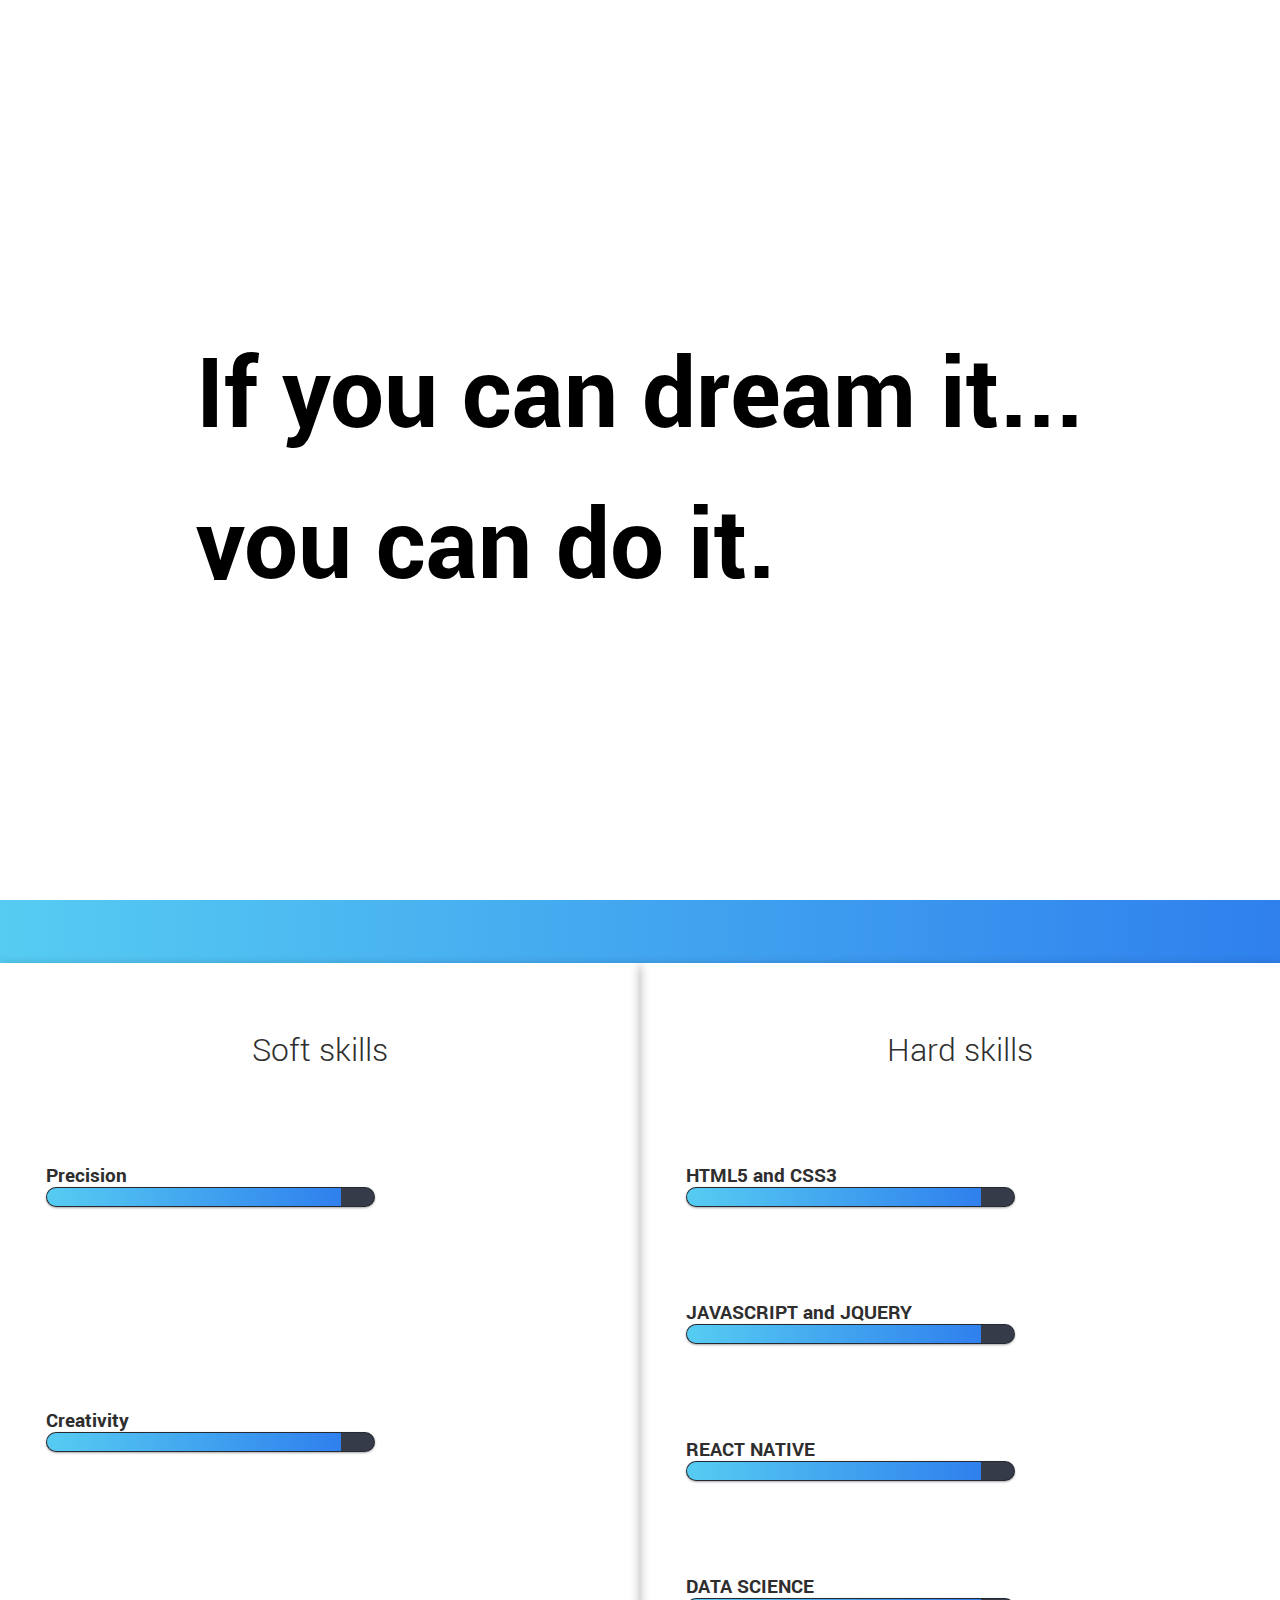
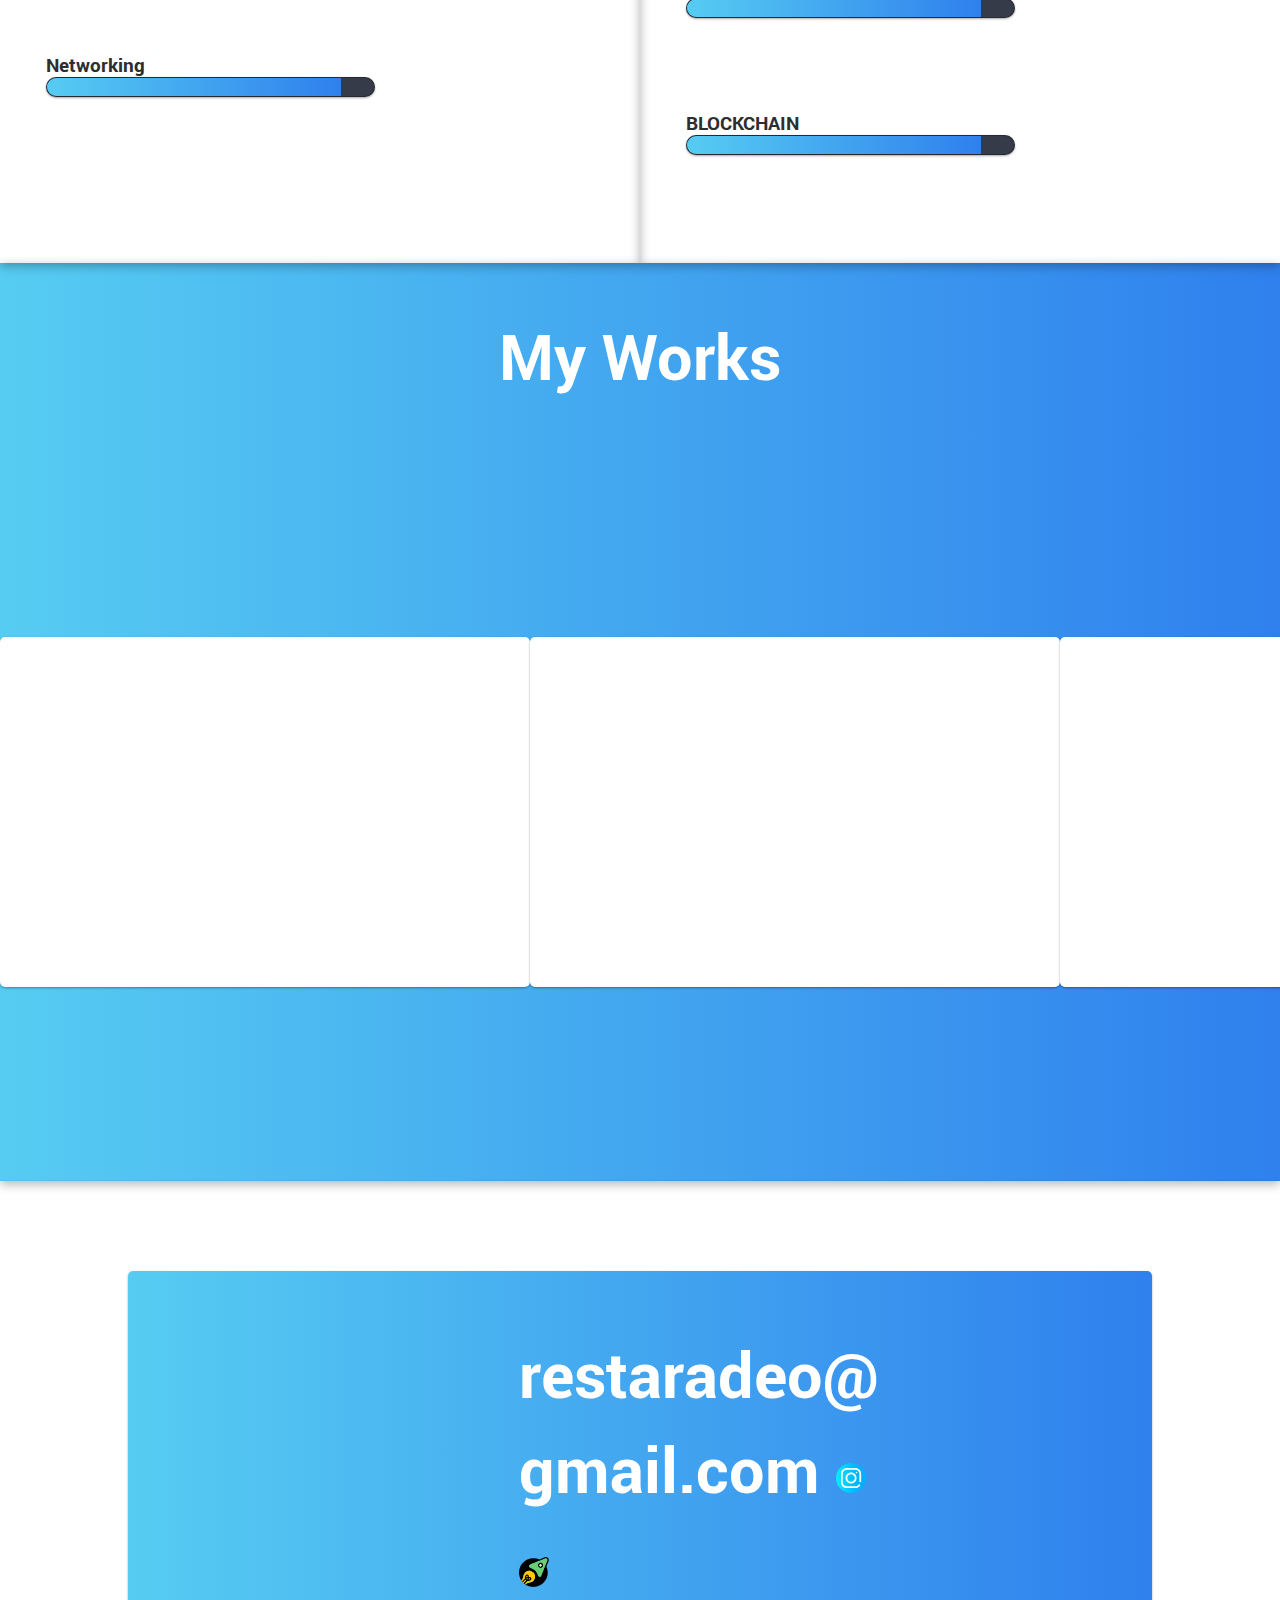
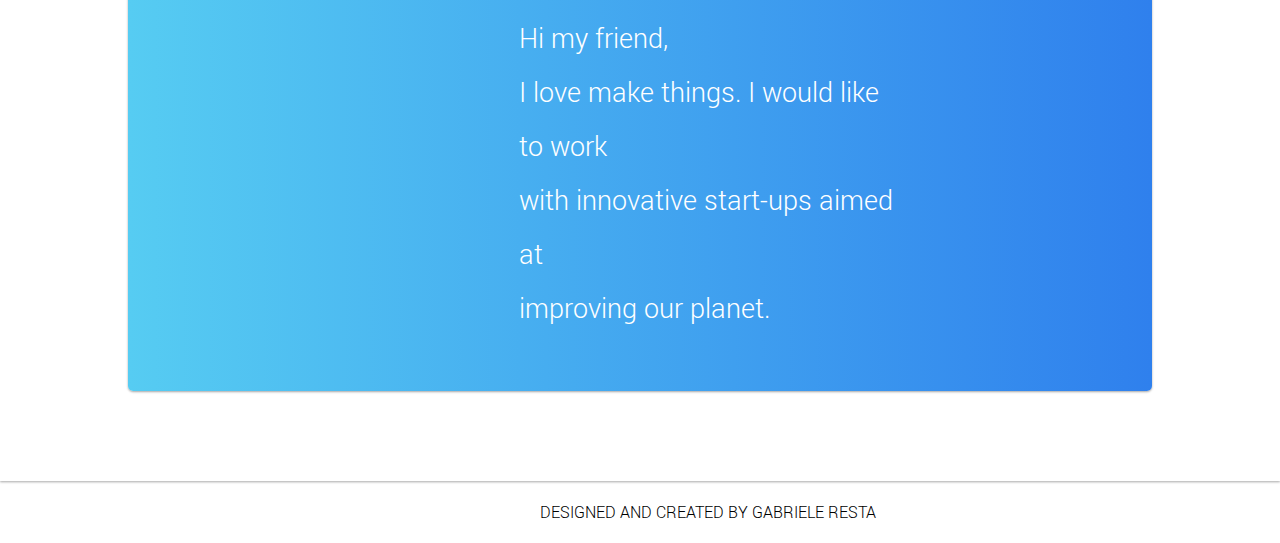
==== Gabriele Resta-Html e Css/index.html @ 223d7567 "Add files via upload" ====
<!DOCTYPE html>
<html lang="en">
  <head>
  <meta charset="utf-8">
    <meta name='viewport'
          content='width=device-width, initial-scale=1.0, maximum-scale=1.0'/>
    <title>Gabriele Resta</title>
    <link rel="stylesheet" href="styles.css">
  </head>
  <body>
    <header>
      <!--Navbar-->
        <nav class="navbar">
              <ul>
                <li><a  href="#me">ME</a></li>
                <li><a  href="#skills">SKILLS</a></li>
                <li><a  href="#works">WORKS</a></li>
                <li><a  href="#contact">CONTACT</a></li>
              </ul>
        </nav>
    </header>
   <!--Me-section-->
    <main>
     <div class="container">
      <section id=me class="section Me">
        <ul>
        <li>
        <div class="Me-img">
          <img src="images/foto-gabri-1.jpg" width="250em">
        </div></li>
        <li><div class="Me-text">
          <h1>Hi, I'm <br>
            <span
               class="txt-rotate"
               data-period="2000"
               data-rotate='[ " A Dreamer", "A Problem Solver", "Enterprising", " A Programmer", "Gabriele Resta" ]'></span>
          </h1>
        </div></li>
        </ul>
      </section>
   <!--Skills-->
      <section id=skills class="section My-Skills">
        <div class="section-skills-content">

          <!--Soft skills-->

          <div class="skill-section-layout">
              <div class="title-skill-container"><h1>Soft skills</h1></div>

            <div class="soft-skills">
              <li>
                <h3>Precision</h3><span class="bar"><span class="precision"></span></span>
              </li>

              <li>
                <h3>Creativity</h3><span class="bar"><span class="creativity"></span></span>
              </li>

              <li>
                <h3>Networking</h3><span class="bar"><span class="networking"></span></span>
              </li>
            </div>
          </div>

          <!--Hard skills-->

          <div class="skill-section-layout">
            <div class="title-skill-container"><h1>Hard skills</h1></div>

            <li>
              <h3>HTML5 and CSS3</h3><span class="bar"><span class="html"></span></span>
            </li>

            <li>
              <h3>JAVASCRIPT and JQUERY</h3><span class="bar"><span class="javascript"></span></span>
            </li>

            <li>
              <h3>REACT NATIVE</h3><span class="bar"><span class="react-native"></span></span>
            </li>

            <li>
              <h3>DATA SCIENCE</h3><span class="bar"><span class="data-science"></span></span>
            </li>

            <li>
              <h3>BLOCKCHAIN</h3><span class="bar"><span class="blockchain"></span></span>
            </li>

          </div>
        </div>
       </section>

    <!--My works section-->

      <section id=works class="section Works">
        <div class="My-works-content">
          <h1>My Works</h1>
          <div class="works-container">
          <div class="button-container">
            <div class="works-button-design">
              <h3><a href="web-typography/history.html">History of typography</a></h3>
            </div>
          </div>
            <div class="button-container">
            <div class="works-button-design">
              <h3><a href="responsive.html">Responsive Design</a></h3>
            </div>
          </div>
            <div class="button-container">
            <div class="works-button-design">
              <h3><a href="speaker-submission.html">Forms HTML</a></h3>
            </div>
          </div>
          </div>
        </div>
      </section>
      <section id=contact class="section Contact">
       <div class="contact-content">
        <div class="contact-text-container">
          <div class="contact-text">
          <h1><a href="mailto:restaradeo@gmail.com">restaradeo@<br>
              gmail.com</a> <a href="https://www.instagram.com/gabrielerestaa/?hl=it"><img src="images/instagram.svg" width="30vh"/></a>
                <a href="https://talent.start2impact.it/profile/gabriele-resta"><img src="images/start2impact.svg" width="30vh"/></a></h1>
          <p>Hi my friend,<br>
             I love make things. I would like to work<br> with
             innovative start-ups aimed at<br> improving our planet.</p>
          </div>
        </div>
      </div>
      </section>
    </main>
    <footer>
      <p>DESIGNED AND CREATED BY GABRIELE RESTA</p>
    </footer>
    <div class="intro">
      <div class="intro-text">
        <h1 class="hide">
         <span class="text">If you can dream it...</span>
       </h1>
       <h1 class="hide">
        <span class="text">you can do it.</span>
      </h1>
      </div>
    </div>
    <div class="slider"></div>
      <script src="https://cdnjs.cloudflare.com/ajax/libs/gsap/3.5.1/gsap.min.js"></script>
    <script src="app.js"></script>
  </body>
</html>
---- Gabriele Resta-Html e Css/styles.css ----
*{
  margin: 0;
  padding: 0;
  box-sizing: border-box;
}

@font-face {
  font-family: 'Roboto';
  src: url('Roboto-Light-webfont.woff') format('woff');
  font-style: normal;
  font-weight: 300;
}

@font-face {
  font-family: 'Roboto';
  src: url('Roboto-Bold-webfont.woff') format('woff');
  font-style: normal;
  font-weight: 700;
}

html{
  scroll-behavior: smooth;
}

body{
  font-family: 'Roboto', sans-serif;
  height: 100%
}

header{
  box-shadow: 0px 3px 10px rgba(0, 0, 0, 0.3);
  position: sticky;
  top: 0;
  background-color: white;
  z-index: 1;
}

section{
  min-height: 100vh;
}

  /*===Navbar===*/
nav{
  width: 100%;
  height: 7vh;
  display: flex;
  justify-content: space-around;
  align-items: center;
  background-color: #FFFFFF;
}

.navbar ul{
  list-style-type: none;
  display: flex;
  flex-direction: row;
}

.navbar ul li{
  margin: 10px;
}

 a:link, a:visited{
  color: #000000;
  text-decoration: none;
}

a:hover, a:active{
  text-decoration: underline;
}

/*===Intro section===*/

.intro{
  z-index: 1;
  background: white;
  position: fixed;
  top: 0;
  left: 0;
  width: 100%;
  height: 100%;
  display: flex;
  justify-content: center;
  align-items: center;
}

.intro-text{
  color: black;
  font-size: 3rem;
}

.hide{
  background: white;
  overflow: hidden;
}

.hide span{
  transform: translateY(100%);
  display: inline-block;
}

/*===Section Me===*/

.Me{
 background: linear-gradient(to left, #2F80ED, #56CCF2);

 display: flex;
 justify-content: center;
}


.Me ul{
  list-style-type: none;
}

.Me-img{
  margin-top: 3em;
  background-color: #FFFFFF;
  z-index: -1;
}

.Me-img img{
  position: relative;
  top: 2.5vh;
  left: 2.5vh;
}

.Me-text{
  margin-top: 10vh;
  color: #FFFFFF;
}

/*===section-skills===*/

.My-Skills{
  background-color: #FFFFFF;
  color: #2E2E2E;
}

.skill-section-layout{
  height: 100vh;
  display: flex;
  flex-direction: column;
  box-shadow: 0px 3px 10px rgba(0, 0, 0, 0.3);
}

.skill-section-layout h1{
  margin-top: 3vh;
  text-align: center;
  width: 40%;
}

.title-skill-container{
  display: flex;
  justify-content: center;
}

.skill-section-layout li{
  list-style-type: none;
  margin: 5vh;
  padding: 10px;
  margin-left: 5vh;
}

.bar{
  width: 60%;
  background: #353b48;
  display: block;
  height: 20px;
  border: 1px solid rgba(0, 0, 0, 0.3);
  border-radius: 10px;
  overflow: hidden;
  box-shadow: 0 1px 3px rgba(0, 0, 0, 0.12), 0 1px 2px rgba(0, 0, 0, 0.24);
  transition: all 0.3s cubic-bezier(.25,.8,.25,.1);
}

.bar:hover{
  box-shadow: 0 14px 28px rgba(0, 0, 0, 0.25), 0 10px 10px rgba(0, 0, 0, 0.22);
}

.bar span{
  height: 20px;
  float: left;
  background: linear-gradient(to left, #2F80ED, #56CCF2);
}

/*===Hard skills bar===*/

.html{
  width: 90%;
  animation: html 3s;
}

.javascript{
  width: 90%;
  animation: javascript 3s;
}

.react-native{
  width: 90%;
  animation: react-native 3s;
}

.data-science{
  width: 90%;
  animation: data-science 3s;
}

.blockchain{
  width: 90%;
  animation: blockchain 3s;
}

@keyframes html{
  0%{
    width: 0%;
  }
  100%{
    width: 90%;
  }
}

@keyframes javascript{
  0%{
    width: 0%;
  }
  100%{
    width: 90%;
  }
}

@keyframes react-native{
  0%{
    width: 0%;
  }
  100%{
    width: 90%;
  }
}

@keyframes data-science{
  0%{
    width: 0%;
  }
  100%{
    width: 90%;
  }
}

@keyframes blockchain{
  0%{
    width: 0%;
  }
  100%{
    width: 90%;
  }
}

/*===Soft skills bar===*/

.soft-skills{
  height: 90vh;
}

.soft-skills li{
  margin-top: 20vh;
}

.soft-skills li:first-of-type{
  margin-top: 7vh;
}

.precision{
  width: 90%;
  animation: precision 3s;
}

.creativity{
  width: 90%;
  animation: creativity 3s;
}

.networking{
  width: 90%;
  animation: networking 3s;
}

@keyframes precision{
  0%{
    width: 0%;
  }
  100%{
    width: 90%;
  }
}

@keyframes creativity{
  0%{
    width: 0%;
  }
  100%{
    width: 90%;
  }
}

@keyframes networking{
  0%{
    width: 0%;
  }
  100%{
    width: 90%;
  }
}

/*===My works section===*/

.Works{
  background: linear-gradient(to left, #2F80ED, #56CCF2);
  box-shadow: 0px 3px 10px rgba(0, 0, 0, 0.3);
}

.My-works-content{
  display: flex;
  flex-direction: column;
  align-items: center;
  color: #000000;
}

.My-works-content h1{
  color: #FFFFFF;
  margin-top: 3vh;
}

.works-container{
  height: 87vh;
  display: flex;
  align-items: center;
  justify-content: space-around;
  flex-direction: column;
}

.button-container{
 padding: 20px;
 background: #FFFFFF;
 border-radius: 5px;
 box-shadow: 0 1px 3px rgba(0, 0, 0, 0.12), 0 1px 2px rgba(0, 0, 0, 0.24);
 transition: all 0.3s cubic-bezier(.25,.8,.25,.1);
}

.button-container:hover,
.button-container:active{
  background: #D3D3D3;
  box-shadow: 0 14px 28px rgba(0, 0, 0, 0.25), 0 10px 10px rgba(0, 0, 0, 0.22);
}

.works-button-design{
  display: flex;
  width: 30vh;
  padding: 10px;
  align-items: center;
  justify-content: center;
}

/*===Contact section===*/

.Contact{
  display: flex;
  justify-content: center;
  align-items: center;
  box-shadow: 0 1px 3px rgba(0, 0, 0, 0.12), 0 1px 2px rgba(0, 0, 0, 0.24);
}

.contact-content{
  width: 80%;
  height: 80vh;
}

.contact-text-container{
  display: flex;
  justify-content: center;
  align-items: center;

  height: 100%;
  background: linear-gradient(to left, #2F80ED, #56CCF2);
  border-radius: 5px;
  box-shadow: 0 1px 3px rgba(0, 0, 0, 0.12), 0 1px 2px rgba(0, 0, 0, 0.24);
}

.contact-text{
  color: #FFFFFF;
}

.contact-text h1{
  font-size: 5vh;
  line-height: 1.5em;
}

.contact-text p{
  font-size: 2.5vh;
  line-height: 2em;
}

.Contact a:visited,
a:active, a:link {
  color: white;
  text-decoration: none;
}

.Contact a:hover{
  text-decoration: underline;
}

/*===Footer===*/

footer{
  width: 100%;
  color: black;
  padding: 20px;
  text-align: center;
}

@media only screen and (max-width: 1024px) {

}

@media only screen and (min-width: 1025px) {
/*===Navbar===*/
  .navbar ul li{
    margin: 50px;
  }
/*===Scrollbar===*/
  ::-webkit-scrollbar{
    width: 10px;
  }
  ::-webkit-scrollbar-track{
    background-color: #FFFFFF;
    border-radius: 30px;
  }

  ::-webkit-scrollbar-thumb{
    background: #808080;
    border-radius: 10px;
  }
/*===Section Me===*/
  .Me ul{
    width: 50%;
    display: flex;
    flex-direction: row;
    justify-content: flex-start;
    align-items: flex-start;
  }

  .Me ul{
    margin-top: 15vh;
  }

  .Me ul li:last-of-type{
    margin-top: 15vh;
    margin-left: 25vh;
  }

  .Me h1{
    font-size: 5vh;
  }

  /*===section-skills===*/

  .section-skills-content{
    display: flex;
    flex-direction: row;
  }

  .skill-section-layout{
    width: 50%;
  }

  .skill-section-layout h1{
    font-weight: normal;
    margin: 2em 0;
  }

  .skill-section-layout li{
    margin: 4vh;
  }

  .skill-section-layout li:first-of-type{
    margin-top: 2vh;
  }

  .soft-skills li{
    margin-top: 20vh;
  }

  /*===My-works-section===*/

  .works-container{
    flex-direction: row;
    width: 100%;
    align-items: center;
  }

  .button-container{
    margin-top: 5vh;
    padding: 40px;
    /*border-radius: 40px;*/
  }

  .My-works-content h1{
    margin-top: 50px;
    font-size: 7vh;
  }

  .works-button-design{
   width: 50vh;
   height: 30vh;
   font-size: 5vh;
   text-align: center;
 }

 /*===Conatct section===*/

 .contact-text{
   display: flex;
   justify-content: center;
   text-align: flex-start;
   flex-direction: column;

   width: 50%;
   height: 100%;
 }

 .contact-text h1,p{
   margin-left: 15vh;
 }

 .contact-text h1{
   font-size: 7vh;
 }

 .contact-text p{
   font-size: 3vh;
 }
}
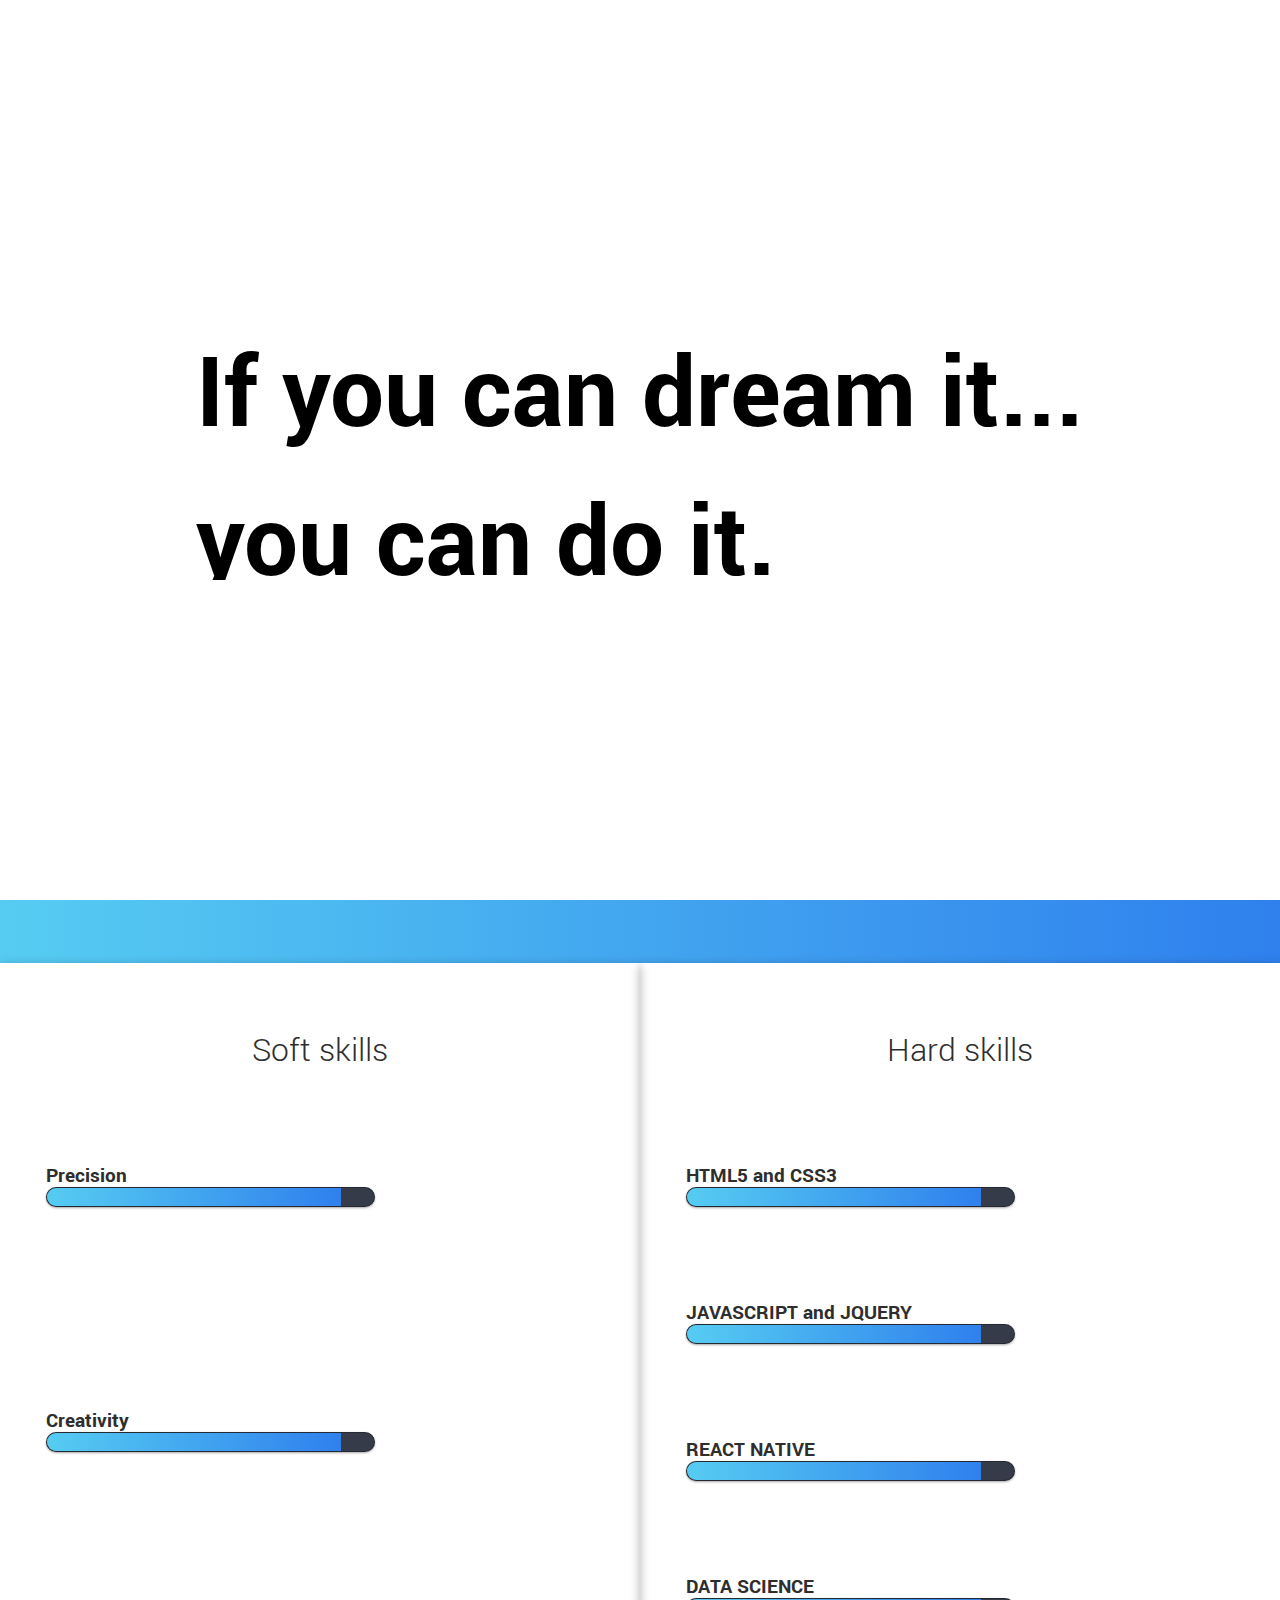
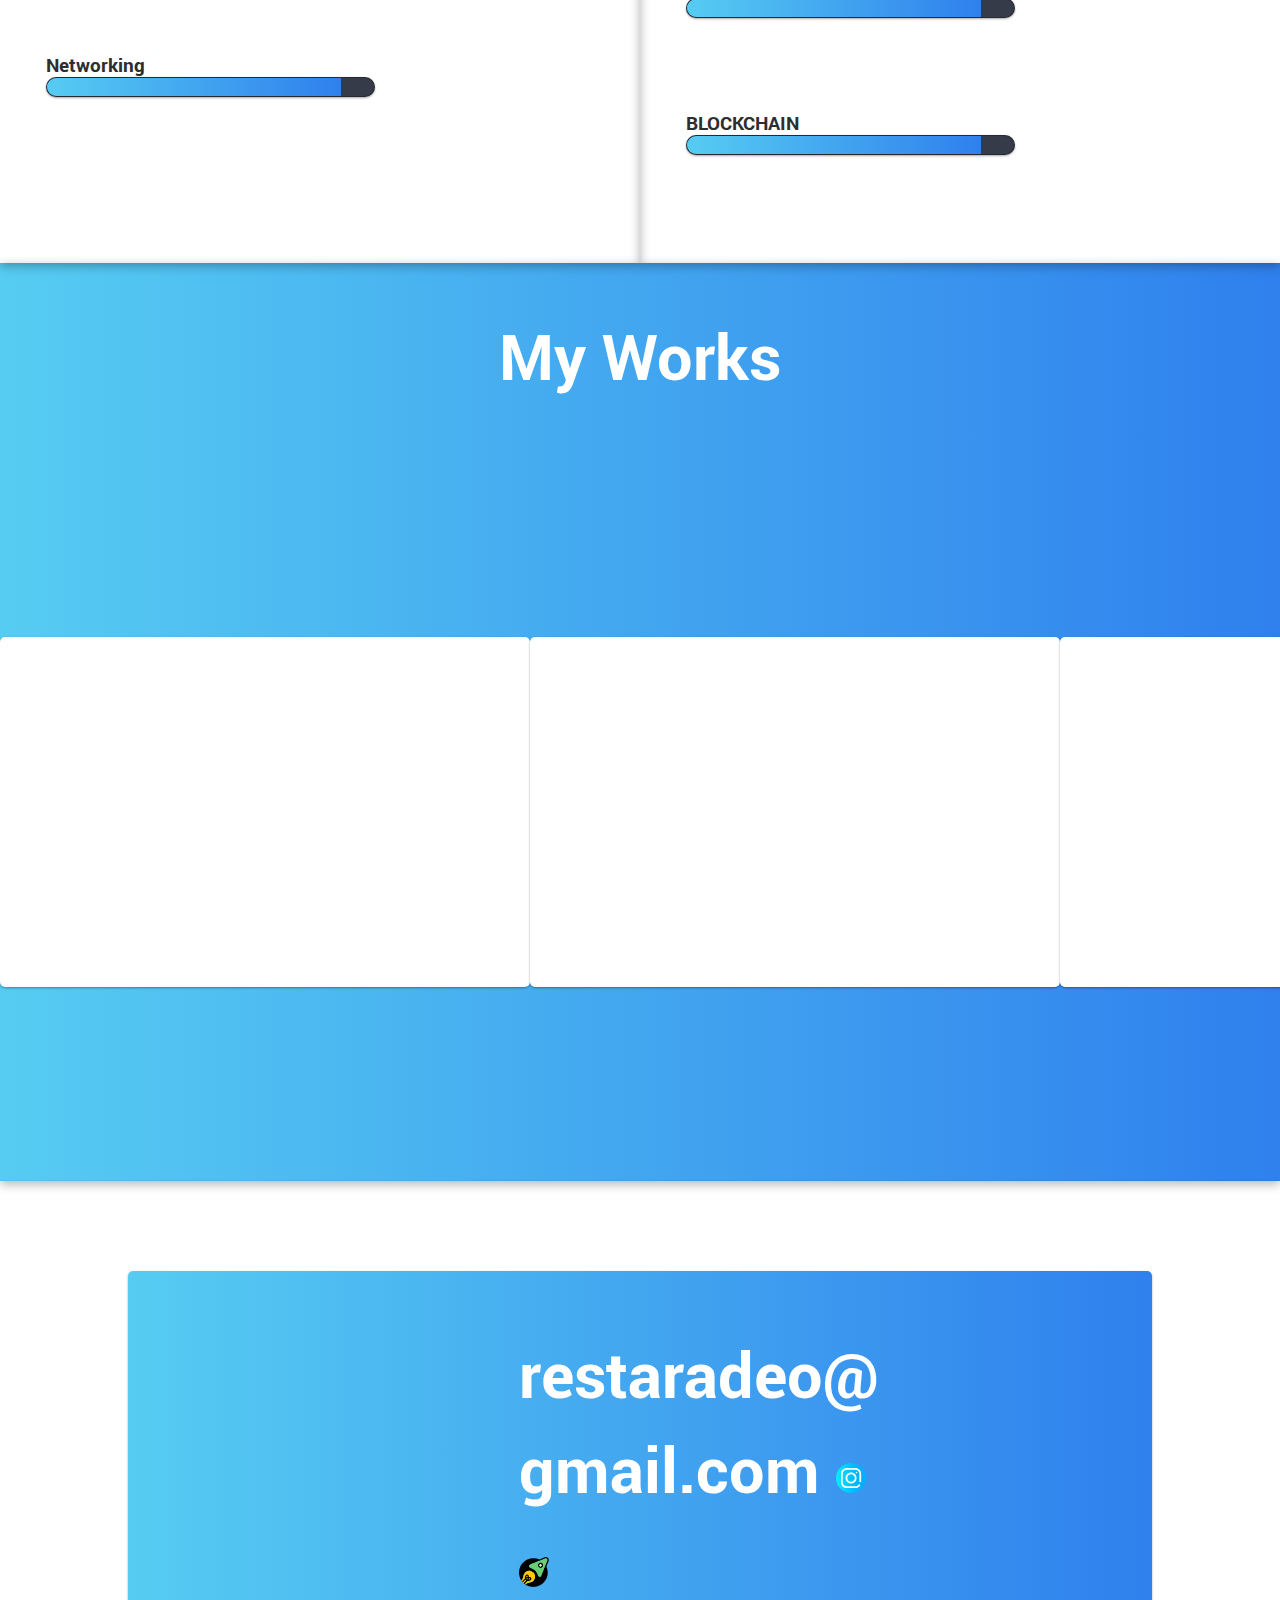
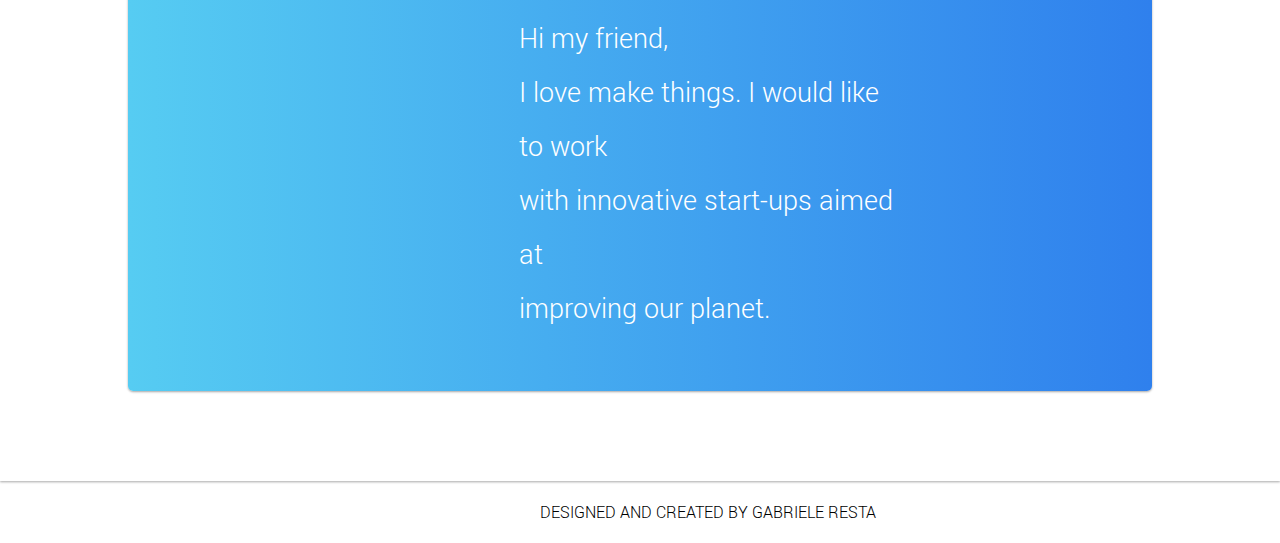
==== commit e60ffb27: "Add files via upload" ====
--- a/Gabriele Resta-Html e Css/index.html
+++ b/Gabriele Resta-Html e Css/index.html
@@ -133,7 +133,7 @@
     <footer>
       <p>DESIGNED AND CREATED BY GABRIELE RESTA</p>
     </footer>
-    <div class="intro">
+   <div class="intro">
       <div class="intro-text">
         <h1 class="hide">
          <span class="text">If you can dream it...</span>
@@ -143,7 +143,7 @@
       </h1>
       </div>
     </div>
-    <div class="slider"></div>
+  <div class="slider"></div>
       <script src="https://cdnjs.cloudflare.com/ajax/libs/gsap/3.5.1/gsap.min.js"></script>
     <script src="app.js"></script>
   </body>
